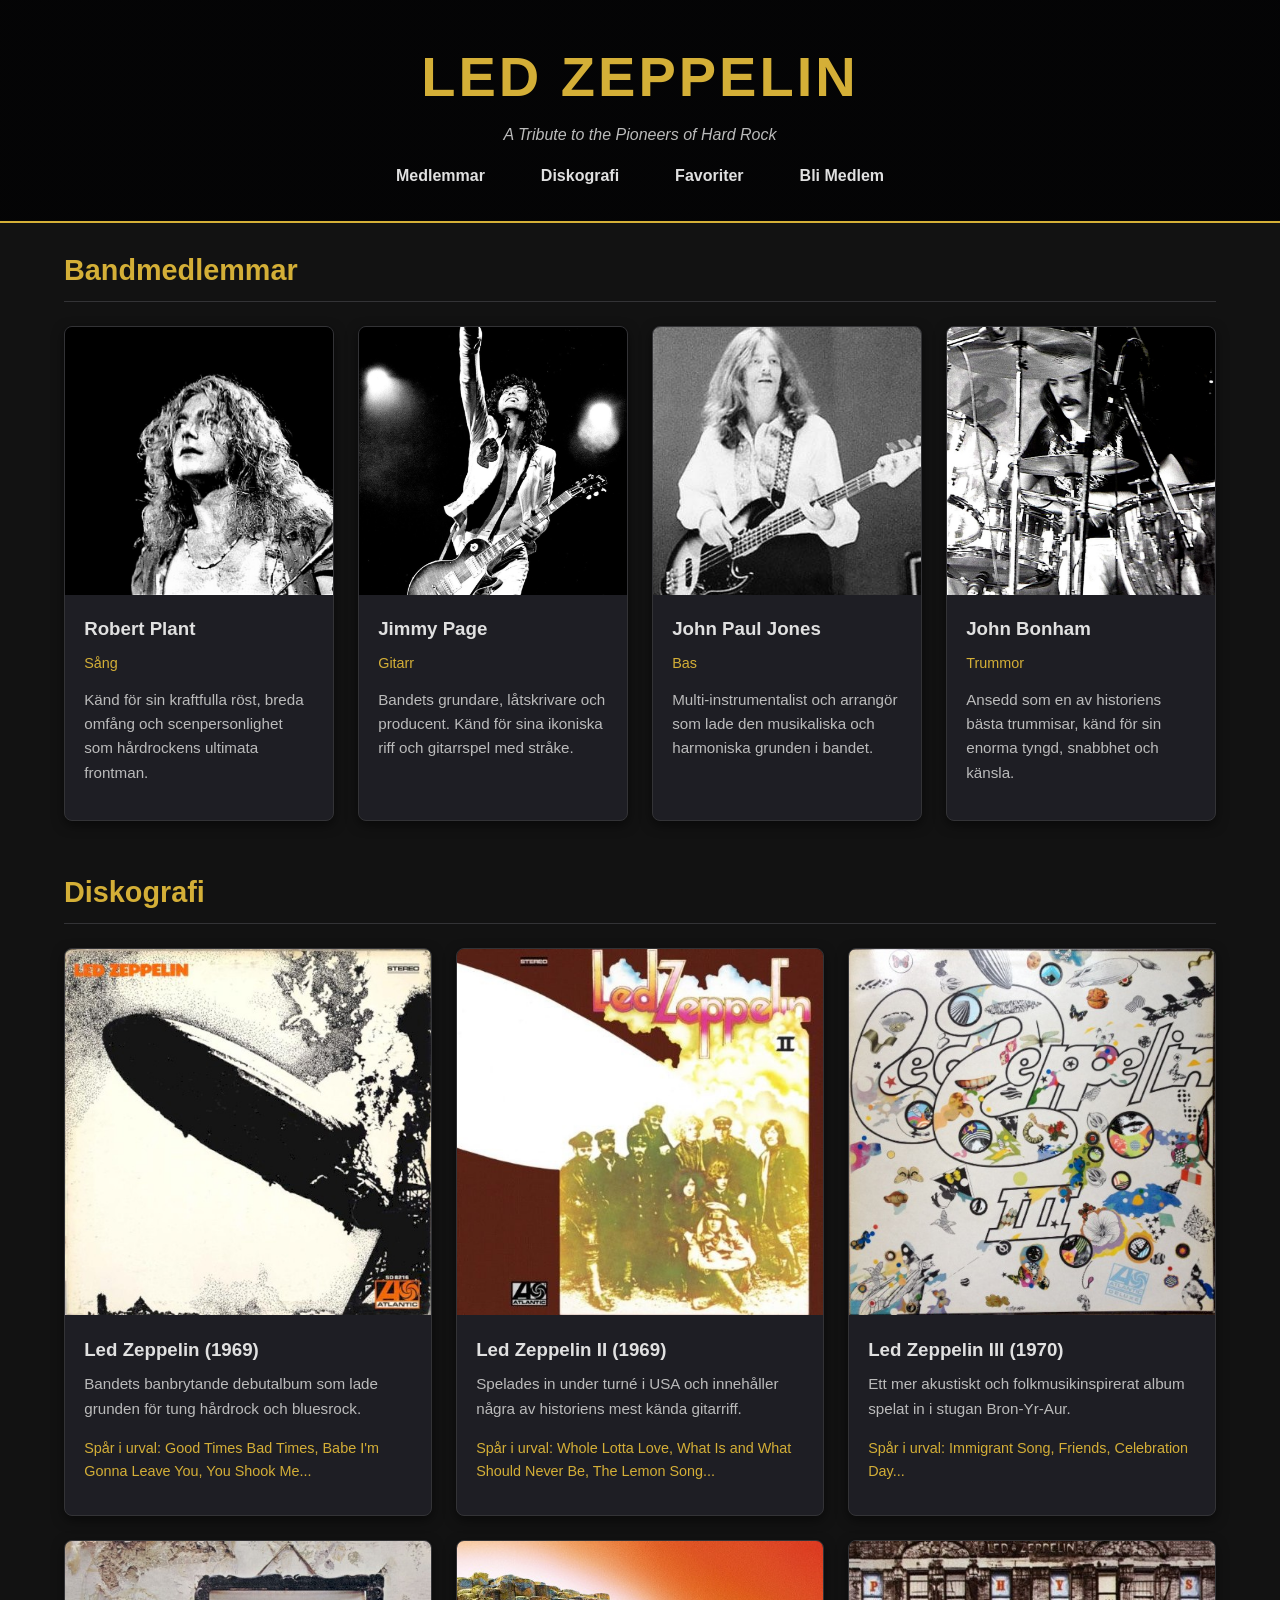
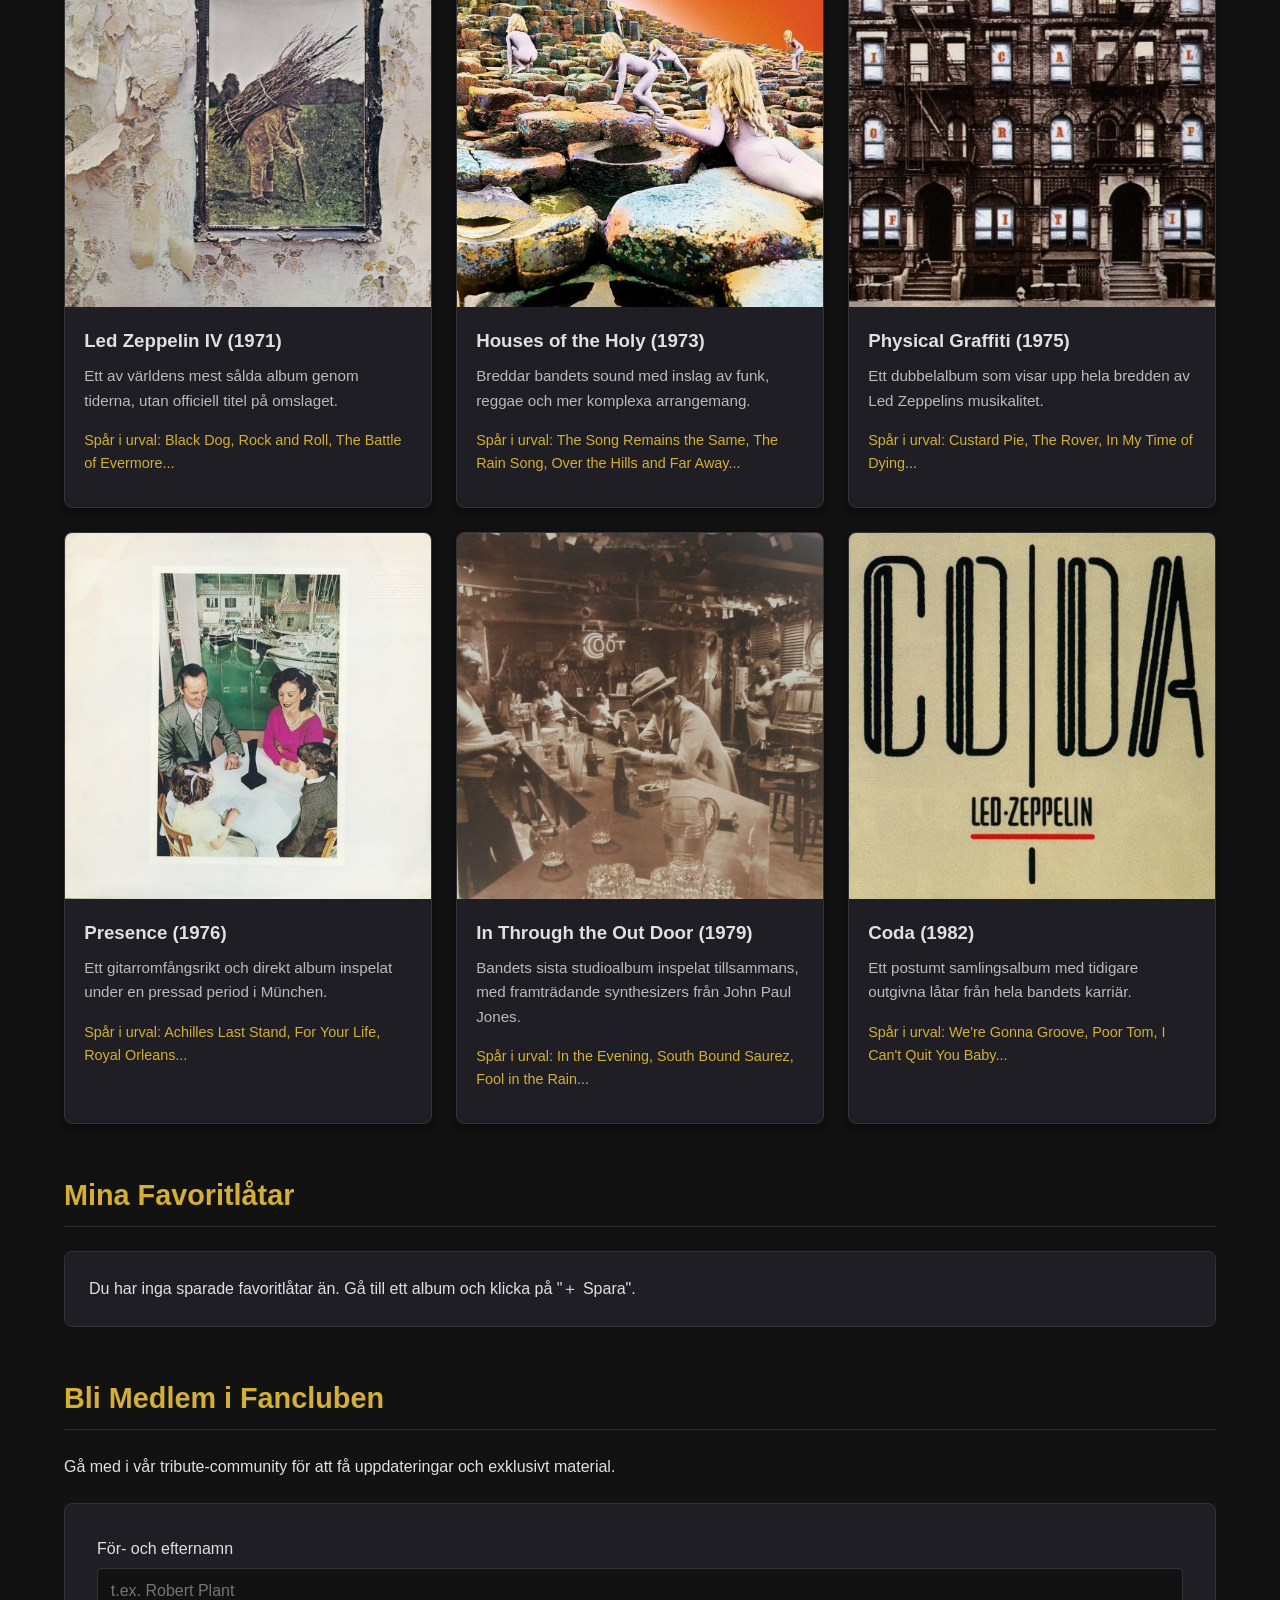
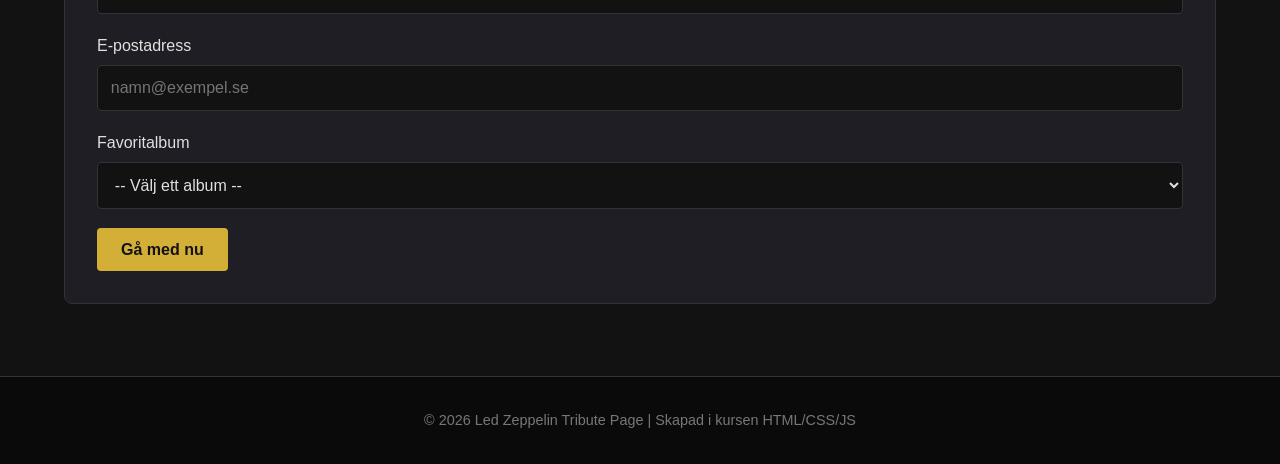
==== index.html @ 15a2648d "First commit" ====
<!DOCTYPE html>
<html lang="sv">
<head>
    <meta charset="UTF-8">
    <meta name="viewport" content="width=device-width, initial-scale=1.0">
    <title>Led Zeppelin - A Tribute</title>
    <link rel="stylesheet" href="css/style.css">
</head>
<body>

    <header class="site-header">
        <div class="header-content">
            <h1>LED ZEPPELIN</h1>
            <p class="subtitle">A Tribute to the Pioneers of Hard Rock</p>
        </div>
        <nav class="main-nav">
            <ul>
                <li><a href="#members">Medlemmar</a></li>
                <li><a href="#albums">Diskografi</a></li>
                <li><a href="#favorites">Favoriter</a></li>
                <li><a href="#join-section">Bli Medlem</a></li>
            </ul>
        </nav>
    </header>

    <main class="container">

        <section id="members" class="section">
            <h2>Bandmedlemmar</h2>
            <div class="grid-container members-grid">
                </div>
        </section>

        <section id="albums" class="section">
            <h2>Diskografi</h2>
            <div class="grid-container albums-grid">
                </div>
        </section>

        <section id="favorites" class="favorite-tracks-section section">
            <h2>Mina Favoritlåtar</h2>
            <div id="favorite-tracks-container">
                </div>
        </section>

        <section id="join-section" class="form-section section">
            <h2>Bli Medlem i Fancluben</h2>
            <p style="margin-bottom: 1.5rem;">Gå med i vår tribute-community för att få uppdateringar och exklusivt material.</p>
            
            <form id="signup-form" novalidate>
                <div class="form-group">
                    <label for="fullname">För- och efternamn</label>
                    <input type="text" id="fullname" class="form-control" placeholder="t.ex. Robert Plant">
                    <span class="error-message"></span>
                </div>

                <div class="form-group">
                    <label for="email">E-postadress</label>
                    <input type="email" id="email" class="form-control" placeholder="namn@exempel.se">
                    <span class="error-message"></span>
                </div>

                <div class="form-group">
                    <label for="favorite-album">Favoritalbum</label>
                    <select id="favorite-album" class="form-control">
                        <option value="">-- Välj ett album --</option>
                        <option value="Led Zeppelin I">Led Zeppelin I (1969)</option>
                        <option value="Led Zeppelin II">Led Zeppelin II (1969)</option>
                        <option value="Led Zeppelin III">Led Zeppelin III (1970)</option>
                        <option value="Led Zeppelin IV">Led Zeppelin IV (1971)</option>
                        <option value="Houses of the Holy">Houses of the Holy (1973)</option>
                        <option value="Physical Graffiti">Physical Graffiti (1975)</option>
                        <option value="Presence">Presence (1976)</option>
                        <option value="In Through the Out Door">In Through the Out Door (1979)</option>
                        <option value="Coda">Coda (1982)</option>
                    </select>
                    <span class="error-message"></span>
                </div>

                <button type="submit" class="btn-submit">Gå med nu</button>
                <div id="form-feedback" class="form-feedback hidden"></div>
            </form>
        </section>

    </main>

    <footer class="site-footer">
        <p>&copy; 2026 Led Zeppelin Tribute Page | Skapad i kursen HTML/CSS/JS</p>
    </footer>

    <script src="js/main.js"></script>
    <script src="js/validation.js"></script>
</body>
</html>
---- css/style.css ----
:root {
  --bg-primary: #121212;        /* Mörk grafitgrå bakgrund */
  --bg-secondary: #1E1E24;      /* Kort, kortpaneler, nav */
  --text-main: #E0E0E0;         /* Lättläst ljusgrå text */
  --accent-gold: #D4AF37;       /* Primär accent (rubriker, knappar, logotyp) */
  --accent-hover: #F0C441;      /* Hover-tillstånd för guld */
  --accent-crimson: #A31D1D;    /* Sekundär accent (länkar, viktiga detaljer) */
  --border-color: #333336;      /* Bårder och avgränsare */
}

/* --- NORMALIZE & BASSTILAR --- */
* {
    box-sizing: border-box;
    margin: 0;
    padding: 0;
}

/* Global regel för responsiva bilder */
img {
    max-width: 100%;
    height: auto;
    display: block;
}

body {
    font-family: 'Segoe UI', Tahoma, Geneva, Verdana, sans-serif;
    line-height: 1.6;
    background-color: var(--bg-primary);
    color: var(--text-main);
}

/* --- HEADER & NAV --- */
.site-header {
    background: linear-gradient(rgba(0,0,0,0.85), rgba(0,0,0,0.85)), var(--bg-secondary);
    color: var(--accent-gold);
    text-align: center;
    padding: 2rem 1rem;
    border-bottom: 2px solid var(--accent-gold);
}

.site-header h1 {
    font-size: 2.5rem;
    letter-spacing: 3px;
}

.subtitle {
    font-style: italic;
    color: #bbb;
    margin-bottom: 1rem;
}

.main-nav ul {
    list-style: none;
    display: flex;
    justify-content: center;
    gap: 1.5rem;
    flex-wrap: wrap;
}

.main-nav a {
    color: var(--text-main);
    text-decoration: none;
    font-weight: bold;
    padding: 0.5rem 1rem;
    transition: color 0.3s ease;
}

.main-nav a:hover,
.main-nav a.active {
    color: var(--accent-gold);
}

/* --- CONTAINER & SEKTIONER --- */
.container {
    max-width: 1200px;
    margin: 0 auto;
    padding: 1.5rem;
}

.section {
    margin-bottom: 3rem;
}

/* Gemensam stil för ALLA sektionsrubriker (h2) */
.section h2 {
    color: var(--accent-gold);
    border-bottom: 1px solid var(--border-color);
    padding-bottom: 0.5rem;
    margin-bottom: 1.5rem;
    font-size: 1.8rem;
}

/* --- CSS GRID LAYOUT --- */
.grid-container {
    display: grid;
    gap: 1.5rem;
    grid-template-columns: 1fr;
}

/* --- KORT (Både medlemmar & album) --- */
.card {
    background-color: var(--bg-secondary);
    border-radius: 8px;
    overflow: hidden;
    border: 1px solid var(--border-color);
    display: flex;
    flex-direction: column;
    box-shadow: 0 4px 12px rgba(0, 0, 0, 0.5);
    transition: transform 0.3s ease, box-shadow 0.3s ease, border-color 0.3s ease;
}

/* Hovringseffekt för hela kortet */
.card:hover {
    transform: translateY(-6px);
    box-shadow: 0 8px 24px rgba(212, 175, 55, 0.2);
    border-color: var(--accent-gold);
}

.card img {
    width: 100%;
    height: auto;
    aspect-ratio: 1 / 1;
    object-fit: cover;
    display: block;
}

.card-body {
    padding: 1.2rem;
    display: flex;
    flex-direction: column;
    flex-grow: 1;
}

.card-title {
    color: var(--text-main);
    margin-bottom: 0.5rem;
}

.card-subtitle {
    color: var(--accent-gold);
    font-size: 0.9rem;
    margin-bottom: 0.8rem;
}

.card-text {
    font-size: 0.95rem;
    color: #bbb;
    margin-bottom: 1rem;
}

/* --- KLICKBARA LÄNKAR I KORT (.card-link) --- */
.card-link {
    text-decoration: none;
    color: inherit;
    display: flex;
    flex-direction: column;
    height: 100%;
}

.card-link:visited,
.card-link:active,
.card-link:focus {
    color: inherit;
    text-decoration: none;
}

/* --- DETALJSIDOR (album-details.html & member-details.html) --- */
.back-link {
    display: inline-block;
    color: var(--accent-gold);
    text-decoration: none;
    font-weight: bold;
    margin-bottom: 1.5rem;
    transition: color 0.2s ease;
}

.back-link:hover {
    color: var(--accent-hover);
    text-decoration: underline;
}

.album-detail-card {
    background-color: var(--bg-secondary);
    border: 1px solid var(--border-color);
    border-radius: 8px;
    padding: 1.5rem;
    display: flex;
    flex-direction: column;
    gap: 1.5rem;
}

.album-detail-card img {
    width: 100%;
    max-width: 350px;
    border-radius: 6px;
    object-fit: cover;
    margin: 0 auto;
}

.album-detail-info h2 {
    color: var(--accent-gold);
    margin-bottom: 0.5rem;
}

.album-detail-info .description {
    margin-bottom: 1.5rem;
    color: var(--text-main);
}

.album-detail-info h3 {
    color: var(--text-main);
    border-bottom: 1px solid var(--border-color);
    padding-bottom: 0.3rem;
    margin-bottom: 0.8rem;
}

/* --- LÅTLISTA (PÅ DETALJSIDAN) --- */
.track-list {
    list-style: none;
    counter-reset: track-counter;
    padding: 0;
    margin-top: 1rem;
}

.track-list li {
    counter-increment: track-counter;
    display: flex;
    align-items: center;
    padding: 0.6rem 0.8rem;
    margin-bottom: 0.4rem;
    background-color: var(--bg-primary);
    border-radius: 4px;
    border-left: 3px solid transparent;
    transition: background-color 0.2s ease, border-color 0.2s ease;
    font-size: 0.95rem;
    color: var(--text-main);
}

.track-list li::before {
    content: counter(track-counter, decimal-leading-zero);
    color: var(--accent-gold);
    font-weight: bold;
    font-size: 0.85rem;
    min-width: 2rem;
}

.track-list li:hover {
    background-color: #1a1a20;
    border-left-color: var(--accent-gold);
}

.track-list li.track-item {
    display: flex;
    justify-content: space-between;
    align-items: center;
}

/* Spara-knapp i låtlistan */
.fav-btn {
    background-color: transparent;
    border: 1px solid var(--accent-gold);
    color: var(--accent-gold);
    padding: 0.3rem 0.6rem;
    border-radius: 4px;
    cursor: pointer;
    font-size: 0.8rem;
    transition: all 0.2s ease;
}

.fav-btn:hover {
    background-color: var(--accent-gold);
    color: var(--bg-primary);
}

.fav-btn.saved {
    background-color: var(--accent-gold);
    color: var(--bg-primary);
}

/* --- FAVORITSEKTION (LOCAL STORAGE) --- */
#favorite-tracks-container {
    background-color: var(--bg-secondary);
    padding: 1.5rem;
    border-radius: 8px;
    border: 1px solid var(--border-color);
}

.favorite-list {
    list-style: none;
    padding: 0;
}

.favorite-list li {
    display: flex;
    justify-content: space-between;
    align-items: center;
    padding: 0.6rem 0;
    border-bottom: 1px solid var(--border-color);
}

.remove-fav-btn {
    background: none;
    border: none;
    color: var(--accent-crimson);
    cursor: pointer;
    font-size: 0.85rem;
    font-weight: bold;
    transition: color 0.2s ease;
}

.remove-fav-btn:hover {
    color: #ff4d4d;
    text-decoration: underline;
}

/* --- FORMULÄR --- */
#signup-form {
    background-color: var(--bg-secondary);
    padding: 2rem;
    border-radius: 8px;
    border: 1px solid var(--border-color);
}

.form-group {
    margin-bottom: 1.2rem;
}

.form-group label {
    display: block;
    margin-bottom: 0.4rem;
    color: var(--text-main);
}

.form-control {
    width: 100%;
    padding: 0.8rem;
    border: 1px solid var(--border-color);
    border-radius: 4px;
    background-color: var(--bg-primary);
    color: var(--text-main);
    font-size: 1rem;
}

.form-control:focus {
    outline: none;
    border-color: var(--accent-gold);
}

.error-message {
    color: var(--accent-crimson);
    font-size: 0.85rem;
    display: block;
    margin-top: 0.2rem;
}

.btn-submit {
    background-color: var(--accent-gold);
    color: var(--bg-primary);
    border: none;
    padding: 0.8rem 1.5rem;
    font-weight: bold;
    font-size: 1rem;
    border-radius: 4px;
    cursor: pointer;
    transition: background 0.3s ease;
}

.btn-submit:hover {
    background-color: var(--accent-hover);
}

.form-feedback {
    margin-top: 1rem;
    padding: 1rem;
    border-radius: 4px;
    background-color: #1b3e20;
    color: #a5d6a7;
    border: 1px solid #2e7d32;
}

.hidden {
    display: none !important;
}

/* --- MEDIA QUERIES (RESPONSIVITET MOBIL / TABLET / DESKTOP) --- */

/* Tablet (Minst 600px) */
@media (min-width: 600px) {
    .grid-container {
        grid-template-columns: repeat(2, 1fr);
    }
    
    .site-header h1 {
        font-size: 3rem;
    }

    .album-detail-card {
        flex-direction: row;
        align-items: flex-start;
    }

    .album-detail-card img {
        margin: 0;
    }
}

/* Desktop (Minst 1000px) */
@media (min-width: 1000px) {
    .members-grid {
        grid-template-columns: repeat(4, 1fr);
    }
    
    .albums-grid {
        grid-template-columns: repeat(3, 1fr);
    }
    
    .site-header h1 {
        font-size: 3.5rem;
    }
}

/* --- FOOTER --- */
.site-footer {
    text-align: center;
    padding: 2rem;
    background-color: #0a0a0a;
    color: #777;
    font-size: 0.9rem;
    border-top: 1px solid var(--border-color);
}
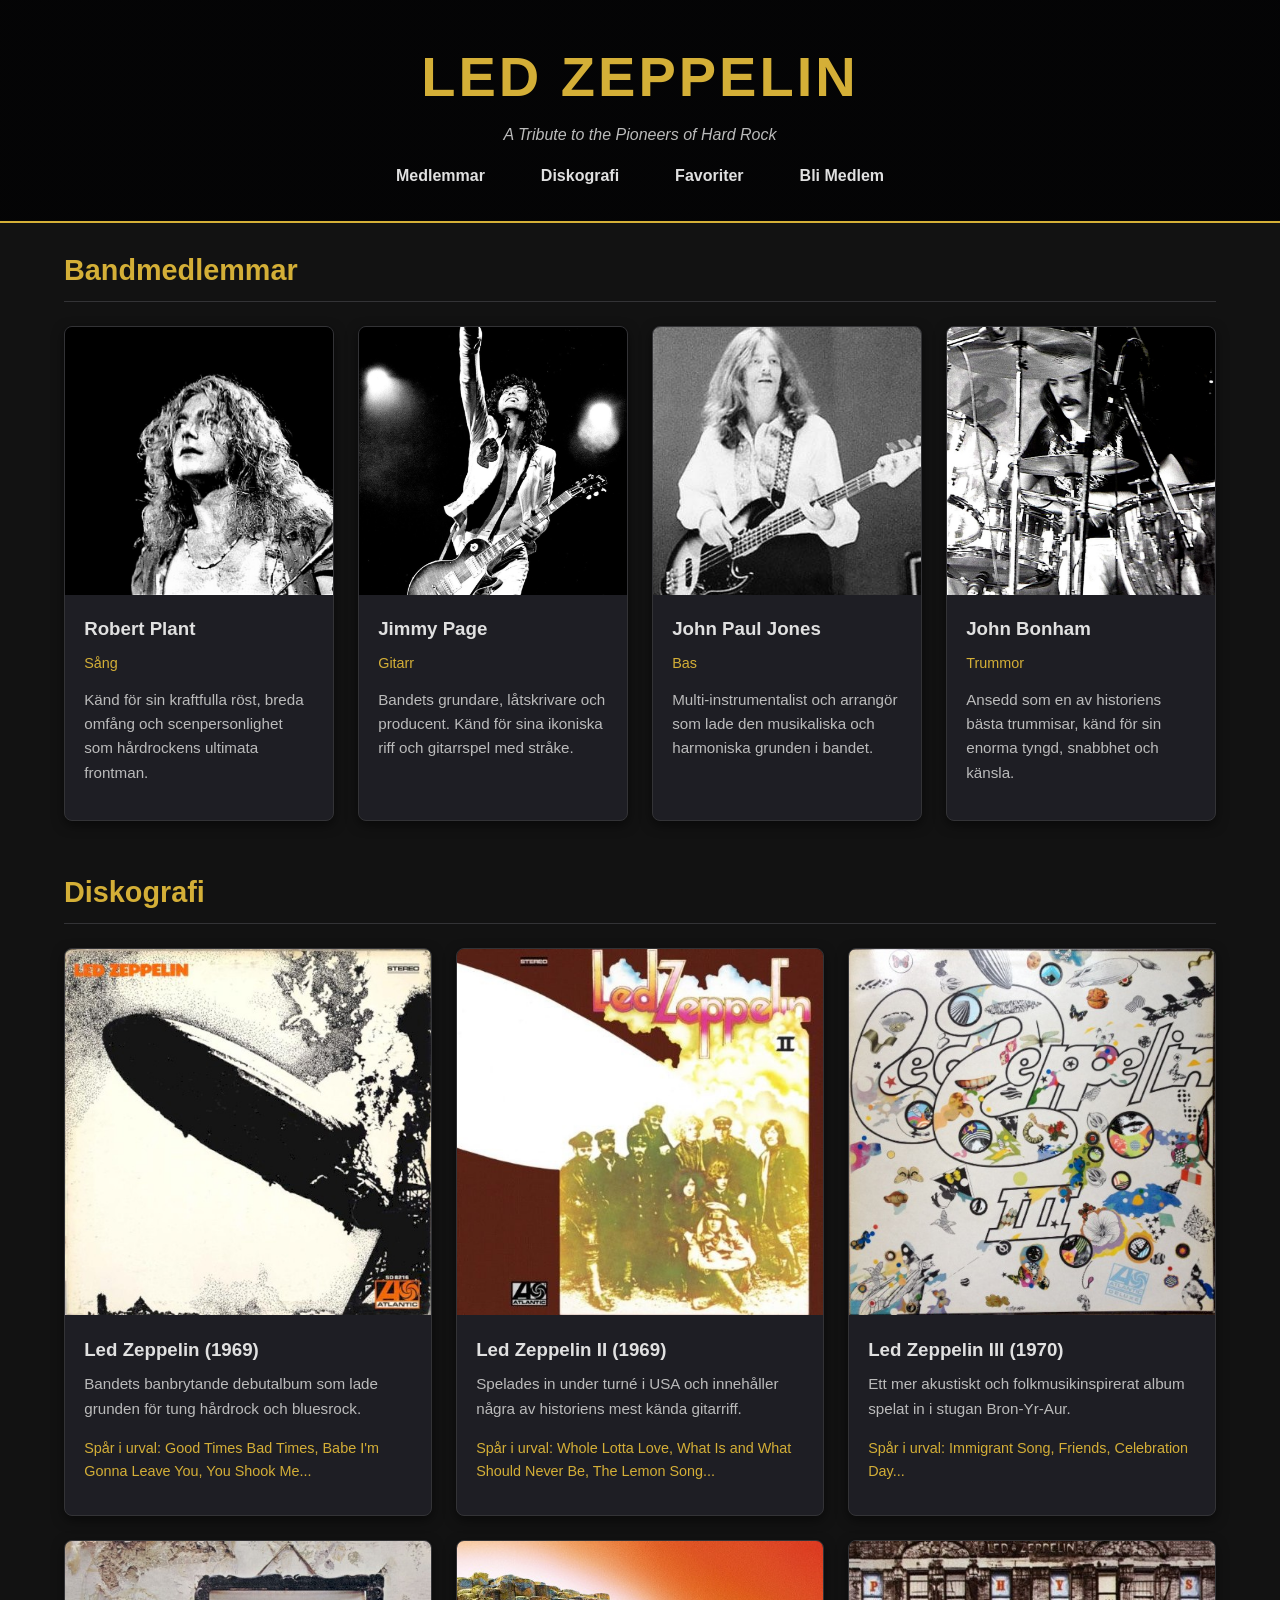
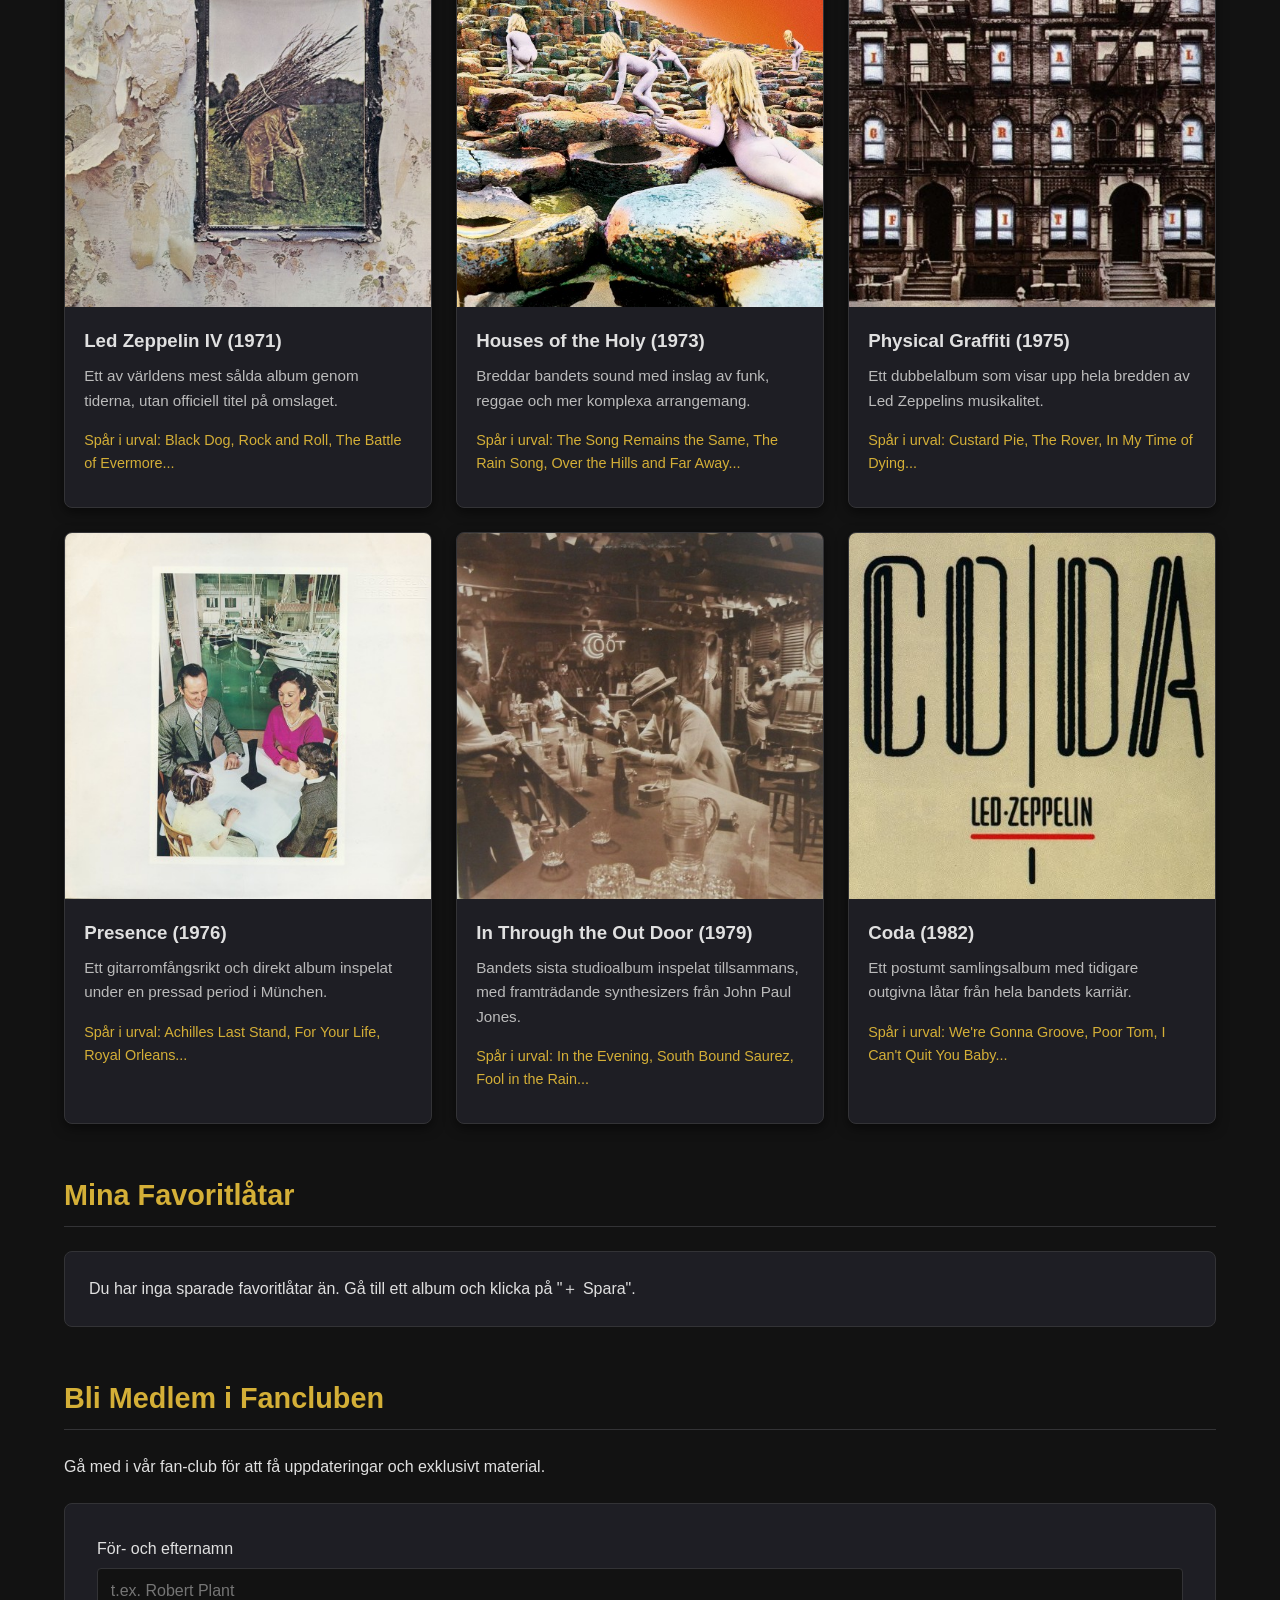
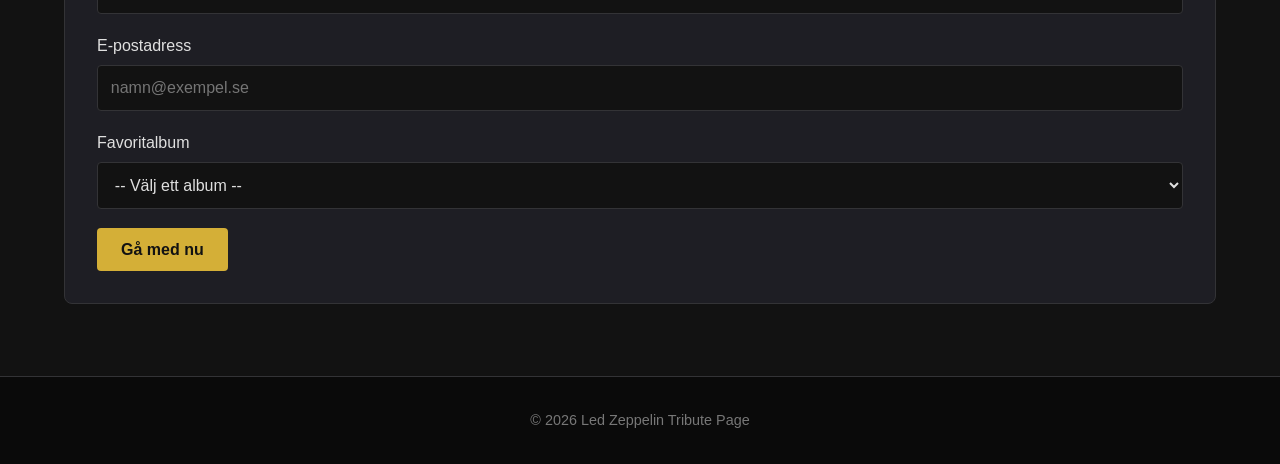
==== commit 46ac8756: "Cleanup Code" ====
--- a/index.html
+++ b/index.html
@@ -45,7 +45,7 @@
 
         <section id="join-section" class="form-section section">
             <h2>Bli Medlem i Fancluben</h2>
-            <p style="margin-bottom: 1.5rem;">Gå med i vår tribute-community för att få uppdateringar och exklusivt material.</p>
+            <p style="margin-bottom: 1.5rem;">Gå med i vår fan-club för att få uppdateringar och exklusivt material.</p>
             
             <form id="signup-form" novalidate>
                 <div class="form-group">
@@ -85,7 +85,7 @@
     </main>
 
     <footer class="site-footer">
-        <p>&copy; 2026 Led Zeppelin Tribute Page | Skapad i kursen HTML/CSS/JS</p>
+        <p>&copy; 2026 Led Zeppelin Tribute Page</p>
     </footer>
 
     <script src="js/main.js"></script>
--- a/css/style.css
+++ b/css/style.css
@@ -1,22 +1,22 @@
 
 :root {
-  --bg-primary: #121212;        /* Mörk grafitgrå bakgrund */
-  --bg-secondary: #1E1E24;      /* Kort, kortpaneler, nav */
-  --text-main: #E0E0E0;         /* Lättläst ljusgrå text */
-  --accent-gold: #D4AF37;       /* Primär accent (rubriker, knappar, logotyp) */
-  --accent-hover: #F0C441;      /* Hover-tillstånd för guld */
-  --accent-crimson: #A31D1D;    /* Sekundär accent (länkar, viktiga detaljer) */
-  --border-color: #333336;      /* Bårder och avgränsare */
-}
-
-/* --- NORMALIZE & BASSTILAR --- */
+  --bg-primary: #121212;        
+  --bg-secondary: #1E1E24;      
+  --text-main: #E0E0E0;        
+  --accent-gold: #D4AF37;       
+  --accent-hover: #F0C441;      
+  --accent-crimson: #A31D1D;    
+  --border-color: #333336;      
+}
+
+
 * {
     box-sizing: border-box;
     margin: 0;
     padding: 0;
 }
 
-/* Global regel för responsiva bilder */
+
 img {
     max-width: 100%;
     height: auto;
@@ -82,7 +82,6 @@
     margin-bottom: 3rem;
 }
 
-/* Gemensam stil för ALLA sektionsrubriker (h2) */
 .section h2 {
     color: var(--accent-gold);
     border-bottom: 1px solid var(--border-color);
@@ -98,7 +97,7 @@
     grid-template-columns: 1fr;
 }
 
-/* --- KORT (Både medlemmar & album) --- */
+/* --- KORT --- */
 .card {
     background-color: var(--bg-secondary);
     border-radius: 8px;
@@ -110,7 +109,7 @@
     transition: transform 0.3s ease, box-shadow 0.3s ease, border-color 0.3s ease;
 }
 
-/* Hovringseffekt för hela kortet */
+
 .card:hover {
     transform: translateY(-6px);
     box-shadow: 0 8px 24px rgba(212, 175, 55, 0.2);
@@ -383,7 +382,7 @@
     display: none !important;
 }
 
-/* --- MEDIA QUERIES (RESPONSIVITET MOBIL / TABLET / DESKTOP) --- */
+/* --- MEDIA QUERIES --- */
 
 /* Tablet (Minst 600px) */
 @media (min-width: 600px) {
